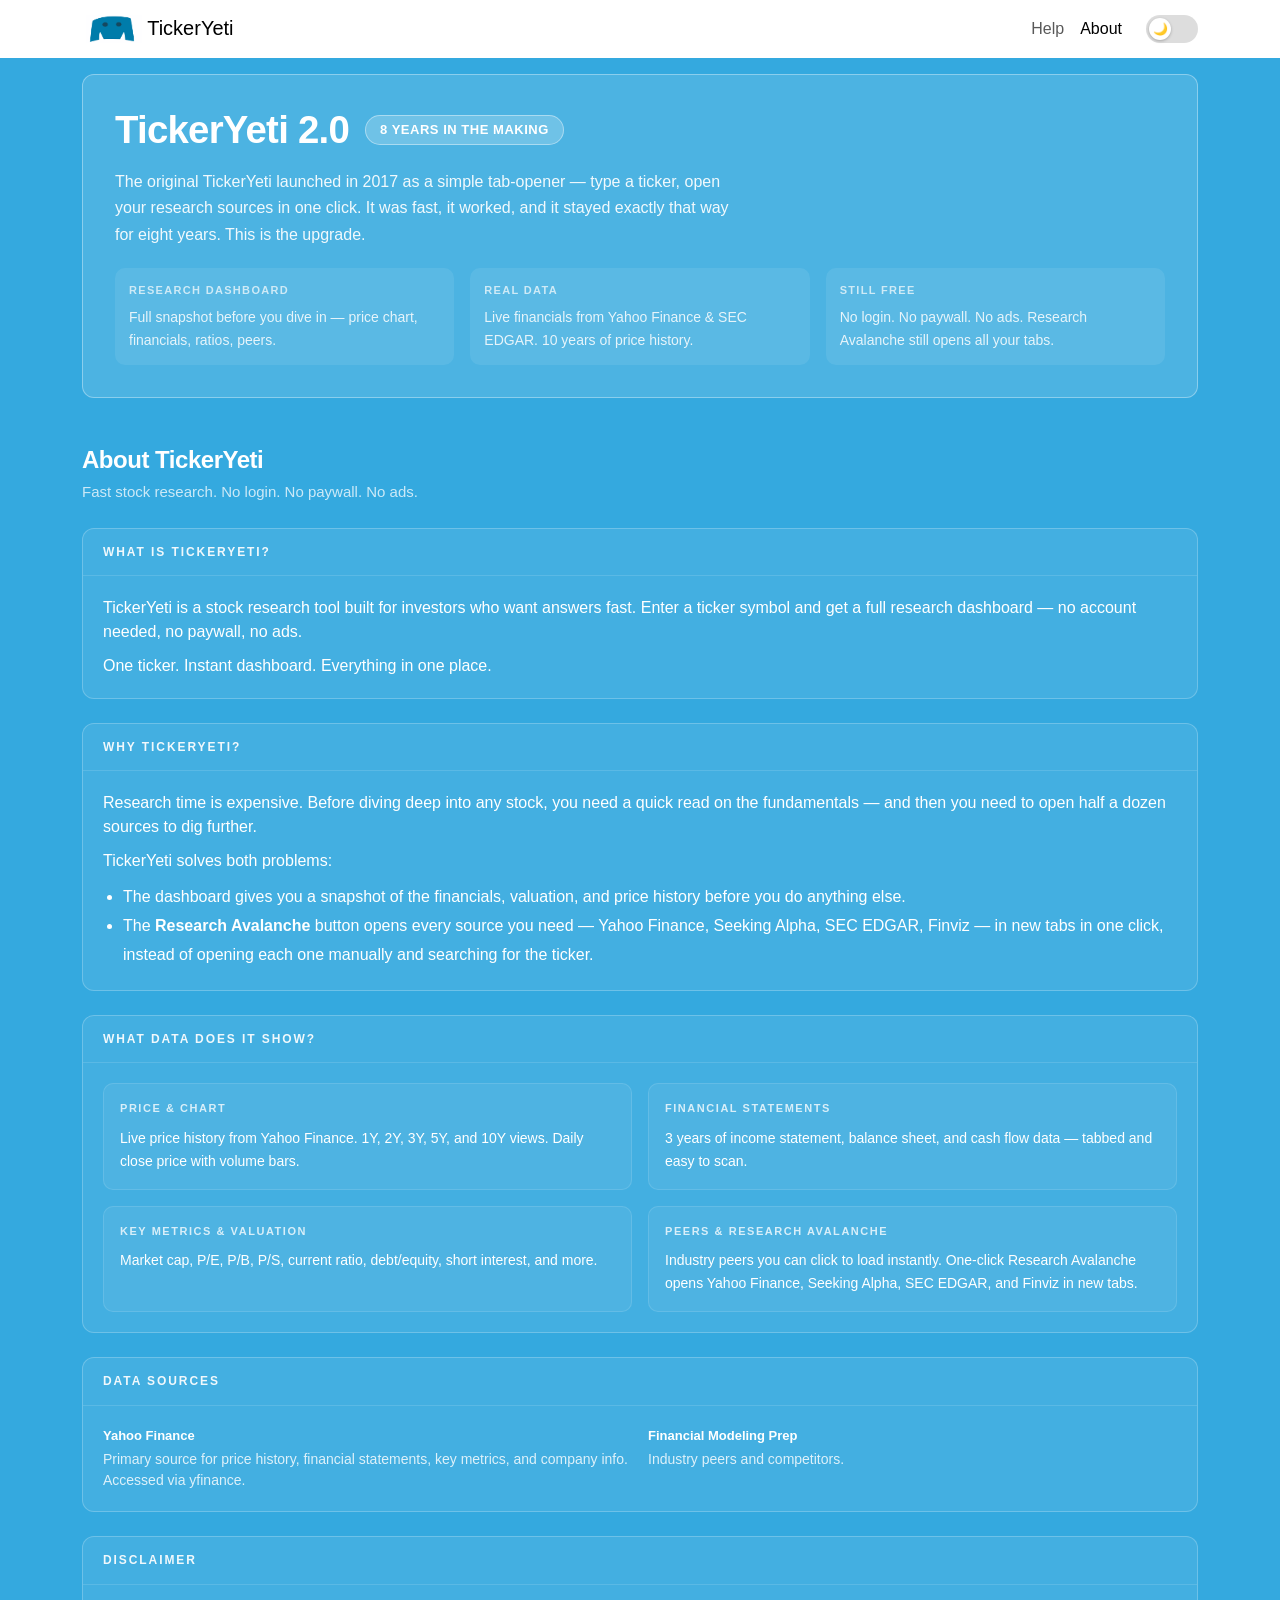
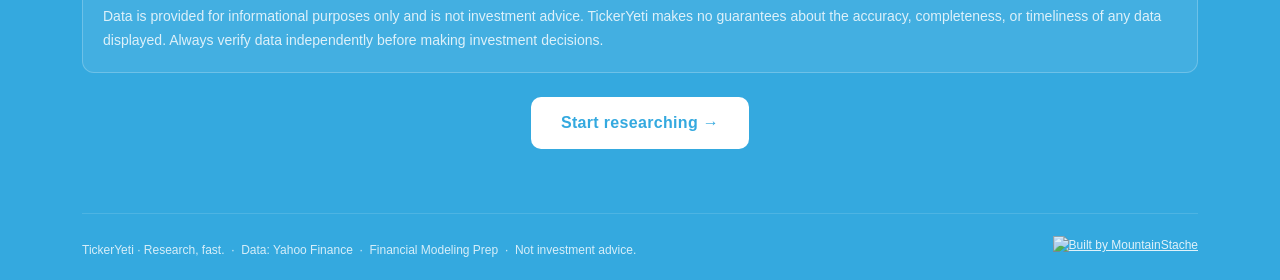
==== about.html @ 33c76455 "Fix navbar alignment + remove Before card from about Alignment fix (two root causes): 1. navbar.js w" ====
<!DOCTYPE html>
<html lang="en">
<head>
  <script>if(localStorage.getItem('ty_dark')==='1')document.documentElement.classList.add('ty-dark');</script>
  <script async src="https://www.googletagmanager.com/gtag/js?id=G-VXS96WNXCF"></script>
  <script>
    window.dataLayer = window.dataLayer || [];
    function gtag(){dataLayer.push(arguments);}
    gtag('js', new Date());
    gtag('config', 'G-VXS96WNXCF');
  </script>
  <meta charset="utf-8">
  <meta name="viewport" content="width=device-width, initial-scale=1">
  <link rel="stylesheet" href="https://cdn.jsdelivr.net/npm/bootstrap@5.3.3/dist/css/bootstrap.min.css" integrity="sha384-QWTKZyjpPEjISv5WaRU9OFeRpok6YctnYmDr5pNlyT2bRjXh0JMhjY6hW+ALEwIH" crossorigin="anonymous">
  <link rel="stylesheet" href="styles.css">
  <link rel="shortcut icon" href="./images/tickeryeti_favicon.png">
  <title>About — TickerYeti</title>
</head>
<body>

  <div id="ty-navbar" data-page="about"></div>
  <script src="navbar.js"></script>

  <div class="container py-3">

    <!-- TickerYeti 2.0 banner -->
    <div class="ty-card mb-5" style="background: rgba(255,255,255,0.12); border-color: rgba(255,255,255,0.35);">
      <div class="ty-card-body" style="padding: 32px;">
        <div class="d-flex align-items-center gap-3 mb-3 flex-wrap">
          <h1 class="mb-0 fw-bold" style="font-size: clamp(1.6rem, 4vw, 2.4rem); letter-spacing: -0.02em;">TickerYeti 2.0</h1>
          <span style="background:rgba(255,255,255,0.2);border:1px solid rgba(255,255,255,0.4);border-radius:999px;padding:4px 14px;font-size:13px;font-weight:600;letter-spacing:0.04em;">8 YEARS IN THE MAKING</span>
        </div>
        <p style="padding-top:0;font-size:16px;line-height:1.65;color:rgba(255,255,255,0.92);max-width:70ch;margin-bottom:20px;">The original TickerYeti launched in 2017 as a simple tab-opener — type a ticker, open your research sources in one click. It was fast, it worked, and it stayed exactly that way for eight years. This is the upgrade.</p>
        <div class="row g-3">
          <div class="col-sm-6 col-lg-4">
            <div style="background:rgba(255,255,255,0.08);border-radius:10px;padding:14px;">
              <div style="font-size:11px;text-transform:uppercase;letter-spacing:0.12em;font-weight:700;opacity:.7;margin-bottom:8px;">Research Dashboard</div>
              <div style="font-size:14px;line-height:1.6;opacity:.85;">Full snapshot before you dive in — price chart, financials, ratios, peers.</div>
            </div>
          </div>
          <div class="col-sm-6 col-lg-4">
            <div style="background:rgba(255,255,255,0.08);border-radius:10px;padding:14px;">
              <div style="font-size:11px;text-transform:uppercase;letter-spacing:0.12em;font-weight:700;opacity:.7;margin-bottom:8px;">Real Data</div>
              <div style="font-size:14px;line-height:1.6;opacity:.85;">Live financials from Yahoo Finance &amp; SEC EDGAR. 10 years of price history.</div>
            </div>
          </div>
          <div class="col-sm-6 col-lg-4">
            <div style="background:rgba(255,255,255,0.08);border-radius:10px;padding:14px;">
              <div style="font-size:11px;text-transform:uppercase;letter-spacing:0.12em;font-weight:700;opacity:.7;margin-bottom:8px;">Still Free</div>
              <div style="font-size:14px;line-height:1.6;opacity:.85;">No login. No paywall. No ads. Research Avalanche still opens all your tabs.</div>
            </div>
          </div>
        </div>
      </div>
    </div>

    <!-- Page heading -->
    <div class="mb-4">
      <h2 style="font-size: 1.5rem; font-weight: 700; letter-spacing: -0.02em; margin-bottom: 6px;">About TickerYeti</h2>
      <p style="color: rgba(255,255,255,0.75); font-size: 15px; padding-top: 0;">Fast stock research. No login. No paywall. No ads.</p>
    </div>

    <!-- What is TickerYeti -->
    <div class="ty-card mb-4">
      <div class="ty-card-head">
        <h3 class="ty-card-title">What is TickerYeti?</h3>
      </div>
      <div class="ty-card-body">
        <p style="padding-top: 0; margin-bottom: 10px;">TickerYeti is a stock research tool built for investors who want answers fast. Enter a ticker symbol and get a full research dashboard — no account needed, no paywall, no ads.</p>
        <p style="padding-top: 0; margin-bottom: 0;">One ticker. Instant dashboard. Everything in one place.</p>
      </div>
    </div>

    <!-- Why TickerYeti -->
    <div class="ty-card mb-4">
      <div class="ty-card-head">
        <h3 class="ty-card-title">Why TickerYeti?</h3>
      </div>
      <div class="ty-card-body">
        <p style="padding-top: 0; margin-bottom: 10px;">Research time is expensive. Before diving deep into any stock, you need a quick read on the fundamentals — and then you need to open half a dozen sources to dig further.</p>
        <p style="padding-top: 0; margin-bottom: 10px;">TickerYeti solves both problems:</p>
        <ul style="margin-bottom: 0; padding-left: 20px; line-height: 1.8;">
          <li>The dashboard gives you a snapshot of the financials, valuation, and price history before you do anything else.</li>
          <li>The <strong>Research Avalanche</strong> button opens every source you need — Yahoo Finance, Seeking Alpha, SEC EDGAR, Finviz — in new tabs in one click, instead of opening each one manually and searching for the ticker.</li>
        </ul>
      </div>
    </div>

    <!-- What data does it show -->
    <div class="ty-card mb-4">
      <div class="ty-card-head">
        <h3 class="ty-card-title">What data does it show?</h3>
      </div>
      <div class="ty-card-body">
        <div class="row g-3">
          <div class="col-md-6">
            <div style="background: rgba(255,255,255,0.06); border: 1px solid rgba(255,255,255,0.12); border-radius: 10px; padding: 16px; height: 100%;">
              <div style="font-size: 11px; text-transform: uppercase; letter-spacing: 0.14em; font-weight: 600; color: rgba(255,255,255,0.78); margin-bottom: 10px;">Price &amp; Chart</div>
              <p style="padding-top: 0; margin-bottom: 0; font-size: 14px; line-height: 1.65;">Live price history from Yahoo Finance. 1Y, 2Y, 3Y, 5Y, and 10Y views. Daily close price with volume bars.</p>
            </div>
          </div>
          <div class="col-md-6">
            <div style="background: rgba(255,255,255,0.06); border: 1px solid rgba(255,255,255,0.12); border-radius: 10px; padding: 16px; height: 100%;">
              <div style="font-size: 11px; text-transform: uppercase; letter-spacing: 0.14em; font-weight: 600; color: rgba(255,255,255,0.78); margin-bottom: 10px;">Financial Statements</div>
              <p style="padding-top: 0; margin-bottom: 0; font-size: 14px; line-height: 1.65;">3 years of income statement, balance sheet, and cash flow data — tabbed and easy to scan.</p>
            </div>
          </div>
          <div class="col-md-6">
            <div style="background: rgba(255,255,255,0.06); border: 1px solid rgba(255,255,255,0.12); border-radius: 10px; padding: 16px; height: 100%;">
              <div style="font-size: 11px; text-transform: uppercase; letter-spacing: 0.14em; font-weight: 600; color: rgba(255,255,255,0.78); margin-bottom: 10px;">Key Metrics &amp; Valuation</div>
              <p style="padding-top: 0; margin-bottom: 0; font-size: 14px; line-height: 1.65;">Market cap, P/E, P/B, P/S, current ratio, debt/equity, short interest, and more.</p>
            </div>
          </div>
          <div class="col-md-6">
            <div style="background: rgba(255,255,255,0.06); border: 1px solid rgba(255,255,255,0.12); border-radius: 10px; padding: 16px; height: 100%;">
              <div style="font-size: 11px; text-transform: uppercase; letter-spacing: 0.14em; font-weight: 600; color: rgba(255,255,255,0.78); margin-bottom: 10px;">Peers &amp; Research Avalanche</div>
              <p style="padding-top: 0; margin-bottom: 0; font-size: 14px; line-height: 1.65;">Industry peers you can click to load instantly. One-click Research Avalanche opens Yahoo Finance, Seeking Alpha, SEC EDGAR, and Finviz in new tabs.</p>
            </div>
          </div>
        </div>
      </div>
    </div>

    <!-- Data sources -->
    <div class="ty-card mb-4">
      <div class="ty-card-head">
        <h3 class="ty-card-title">Data Sources</h3>
      </div>
      <div class="ty-card-body">
        <div class="row g-3">
          <div class="col-sm-6">
            <div style="font-size: 13px; font-weight: 700; margin-bottom: 4px;">Yahoo Finance</div>
            <p style="padding-top: 0; margin-bottom: 0; font-size: 14px; color: rgba(255,255,255,0.82);">Primary source for price history, financial statements, key metrics, and company info. Accessed via yfinance.</p>
          </div>
          <div class="col-sm-6">
            <div style="font-size: 13px; font-weight: 700; margin-bottom: 4px;">Financial Modeling Prep</div>
            <p style="padding-top: 0; margin-bottom: 0; font-size: 14px; color: rgba(255,255,255,0.82);">Industry peers and competitors.</p>
          </div>
        </div>
      </div>
    </div>

    <!-- Disclaimer -->
    <div class="ty-card mb-4">
      <div class="ty-card-head">
        <h3 class="ty-card-title">Disclaimer</h3>
      </div>
      <div class="ty-card-body">
        <p style="padding-top: 0; margin-bottom: 0; font-size: 14px; color: rgba(255,255,255,0.82); line-height: 1.7;">Data is provided for informational purposes only and is not investment advice. TickerYeti makes no guarantees about the accuracy, completeness, or timeliness of any data displayed. Always verify data independently before making investment decisions.</p>
      </div>
    </div>

    <!-- CTA -->
    <div class="text-center pb-2">
      <a href="index.html" class="ty-btn-yeti" style="text-decoration: none; font-size: 16px; padding: 14px 30px;">Start researching &rarr;</a>
    </div>

    <footer class="ty-foot">
      <div>TickerYeti · Research, fast. &nbsp;·&nbsp; Data: Yahoo Finance &nbsp;·&nbsp; Financial Modeling Prep &nbsp;·&nbsp; Not investment advice.</div>
      <a href="https://www.linkedin.com/in/chadklein/" target="_blank" rel="noopener" class="ty-foot-brand">
        <img src="./images/mountainstache_brand.png" alt="Built by MountainStache" class="ty-foot-logo">
      </a>
    </footer>

  </div><!-- /container -->  <script src="https://cdn.jsdelivr.net/npm/bootstrap@5.3.3/dist/js/bootstrap.bundle.min.js" integrity="sha384-YvpcrYf0tY3lHB60NNkmXc5s9fDVZLESaAA55NDzOxhy9GkcIdslK1eN7N6jIeHz" crossorigin="anonymous" defer></script>
</body>
</html>
---- styles.css ----
:root {
  --ty-blue:     #34a9df;
  --ty-blue-700: #1e7fb0;
  --ty-blue-800: #155f86;
  --ty-blue-900: #0e3a52;
  --ty-line:     rgba(255, 255, 255, 0.22);
  --ty-line-soft: rgba(255, 255, 255, 0.12);
}

html, body {
  background: var(--ty-blue);
  color: #fff;
  font-family: "Helvetica Neue", Helvetica, Arial, sans-serif;
  -webkit-font-smoothing: antialiased;
  min-height: 100%;
}

a { color: #fff; }
a:hover { color: #fff; opacity: .85; }

p { padding-top: 10px; }

/* keep for help.html */
.link_color { color: #15485f; }
.custom-jumbotron { background: transparent !important; }

/* ---- navbar ---- */
.ty-navbar { padding: 18px 0; }

.ty-brand {
  display: inline-flex;
  align-items: center;
  gap: 10px;
  color: #fff;
  text-decoration: none;
  font-weight: 700;
  font-size: 18px;
  letter-spacing: -0.01em;
}
.ty-brand:hover { color: #fff; opacity: 0.9; }
.ty-brand-img {
  width: 32px;
  height: 32px;
  object-fit: contain;
}

/* ---- search form ---- */
.ty-form-card {
  background: rgba(255, 255, 255, 0.10);
  border: 1px solid var(--ty-line);
  border-radius: 14px;
  padding: 18px;
  backdrop-filter: blur(6px);
}

.ty-input {
  background: rgba(255, 255, 255, 0.96);
  border: none;
  color: var(--ty-blue-900);
  font-weight: 700;
  font-size: 20px;
  letter-spacing: 0.05em;
  text-transform: uppercase;
  padding: 14px 18px;
  border-radius: 10px;
}
.ty-input::placeholder { color: #8aa3b1; font-weight: 500; letter-spacing: 0.02em; text-transform: none; }
.ty-input:focus {
  background: #fff;
  box-shadow: 0 0 0 .25rem rgba(255, 255, 255, .25);
  color: var(--ty-blue-900);
}

.ty-btn-yeti {
  background: #fff;
  color: var(--ty-blue);
  font-weight: 700;
  padding: 14px 26px;
  border-radius: 10px;
  border: none;
  font-size: 16px;
  letter-spacing: 0.02em;
  cursor: pointer;
  display: inline-flex;
  align-items: center;
  gap: 8px;
  transition: background .12s, color .12s, transform .05s;
  white-space: nowrap;
}
.ty-btn-yeti:hover { background: var(--ty-blue-900); color: #fff; }
.ty-btn-yeti:active { transform: translateY(1px); }

/* ---- checkbox pills (Research Avalanche) ---- */
.ty-check {
  display: inline-flex;
  align-items: center;
  gap: 8px;
  padding: 8px 14px;
  border: 1px solid var(--ty-line);
  border-radius: 999px;
  font-size: 13px;
  color: #fff;
  cursor: pointer;
  user-select: none;
  background: transparent;
  transition: background .12s, border-color .12s;
}
.ty-check input { display: none; }
.ty-check .ty-tick {
  width: 14px;
  height: 14px;
  border: 1.5px solid rgba(255, 255, 255, .55);
  border-radius: 4px;
  display: grid;
  place-items: center;
  flex-shrink: 0;
}
.ty-check .ty-tick svg { width: 10px; height: 10px; color: var(--ty-blue); opacity: 0; }
.ty-check.on { background: #fff; color: var(--ty-blue); border-color: #fff; }
.ty-check.on .ty-tick { background: #fff; border-color: #fff; }
.ty-check.on .ty-tick svg { opacity: 1; }

/* ---- dashboard ---- */
.ty-dash {
  margin-top: 12px;
}

.ty-card {
  background: rgba(255, 255, 255, 0.08);
  border: 1px solid var(--ty-line);
  border-radius: 12px;
}
.ty-card-head {
  padding: 16px 20px;
  border-bottom: 1px solid var(--ty-line-soft);
  display: flex;
  align-items: center;
  justify-content: space-between;
  gap: 12px;
}
.ty-card-title {
  font-size: 12px;
  text-transform: uppercase;
  letter-spacing: 0.16em;
  font-weight: 600;
  margin: 0;
  color: #fff;
  opacity: .92;
}
.ty-card-body { padding: 20px; }

/* ---- company header ---- */
.ty-co-logo {
  width: 56px;
  height: 56px;
  border-radius: 12px;
  background: #fff;
  color: var(--ty-blue);
  font-weight: 800;
  font-size: 18px;
  display: grid;
  place-items: center;
  letter-spacing: 0.02em;
  flex-shrink: 0;
}
.ty-ticker-badge {
  background: #fff;
  color: var(--ty-blue);
  font-weight: 700;
  font-size: 12px;
  padding: 4px 9px;
  border-radius: 6px;
  letter-spacing: 0.06em;
  vertical-align: middle;
  margin-left: 10px;
}
.ty-sector-tag {
  display: inline-flex;
  align-items: center;
  gap: 6px;
  background: rgba(255, 255, 255, 0.16);
  border: 1px solid var(--ty-line);
  color: #fff;
  font-size: 12px;
  font-weight: 600;
  padding: 4px 10px;
  border-radius: 999px;
  letter-spacing: 0.02em;
}
.ty-dot {
  width: 6px;
  height: 6px;
  border-radius: 999px;
  background: #fff;
  opacity: .8;
  flex-shrink: 0;
}
.ty-biz {
  font-size: 14px;
  line-height: 1.55;
  color: rgba(255, 255, 255, 0.92);
  max-width: 68ch;
}

.ty-price-now {
  font-size: 38px;
  font-weight: 700;
  line-height: 1;
  letter-spacing: -0.02em;
}
.ty-price-chg { font-size: 13px; margin-top: 6px; font-weight: 600; }
.ty-price-chg .arrow { display: inline-block; margin-right: 4px; }

/* ---- chart range toggle ---- */
.ty-range .btn {
  --bs-btn-padding-x: 14px;
  --bs-btn-padding-y: 6px;
  --bs-btn-font-size: 13px;
  --bs-btn-font-weight: 600;
  --bs-btn-color: #fff;
  --bs-btn-bg: transparent;
  --bs-btn-border-color: var(--ty-line);
  --bs-btn-hover-color: var(--ty-blue);
  --bs-btn-hover-bg: #fff;
  --bs-btn-hover-border-color: #fff;
  --bs-btn-active-color: var(--ty-blue);
  --bs-btn-active-bg: #fff;
  --bs-btn-active-border-color: #fff;
  letter-spacing: 0.04em;
}

/* ---- chart ---- */
.ty-chart-svg { display: block; width: 100%; height: 320px; }
.ty-chart-wrap { position: relative; padding: 4px 4px 0; }
.ty-chart-hover {
  pointer-events: none;
  position: absolute;
  background: #fff;
  color: var(--ty-blue-900);
  border-radius: 8px;
  padding: 8px 10px;
  font-size: 12px;
  box-shadow: 0 8px 24px -8px rgba(0, 0, 0, .25);
  transform: translate(-50%, -120%);
  white-space: nowrap;
  z-index: 10;
}
.ty-chart-hover .hv-date { color: #5d7a8a; margin-bottom: 2px; }
.ty-chart-hover .hv-price { font-weight: 700; font-size: 14px; }

/* ---- stat cards ---- */
.ty-stat {
  background: rgba(255, 255, 255, 0.08);
  border: 1px solid var(--ty-line);
  border-radius: 12px;
  padding: 18px;
  height: 100%;
  position: relative;
}
.ty-stat-label {
  font-size: 11px;
  text-transform: uppercase;
  letter-spacing: 0.14em;
  font-weight: 600;
  color: rgba(255, 255, 255, 0.78);
  margin-bottom: 10px;
}
.ty-stat-value {
  font-size: 24px;
  font-weight: 700;
  letter-spacing: -0.01em;
  line-height: 1;
}
.ty-stat-sub {
  margin-top: 8px;
  font-size: 12px;
  color: rgba(255, 255, 255, 0.75);
}

/* ---- financials table ---- */
.ty-table {
  color: #fff;
  margin: 0;
  --bs-table-color: #fff;
  --bs-table-bg: transparent;
  --bs-table-border-color: var(--ty-line-soft);
  --bs-table-striped-bg: rgba(255, 255, 255, 0.04);
  --bs-table-hover-bg: rgba(255, 255, 255, 0.06);
}
.ty-table thead th {
  font-size: 11px;
  text-transform: uppercase;
  letter-spacing: 0.14em;
  font-weight: 600;
  color: rgba(255, 255, 255, 0.78);
  border-bottom: 1px solid var(--ty-line);
  background: rgba(255, 255, 255, 0.04);
}
.ty-table td, .ty-table th {
  padding: 14px 16px;
  border-bottom: 1px solid var(--ty-line-soft);
  vertical-align: middle;
}
.ty-table tbody tr:last-child td { border-bottom: none; }
.ty-table tbody td { font-variant-numeric: tabular-nums; }
.ty-table .delta {
  margin-left: 6px;
  font-size: 12px;
  font-weight: 600;
  color: rgba(255, 255, 255, 0.9);
  background: rgba(255, 255, 255, 0.16);
  padding: 2px 6px;
  border-radius: 6px;
}
.ty-table .delta.neg { background: rgba(255, 255, 255, 0.06); }

/* ---- peer chips ---- */
.ty-peer {
  display: inline-flex;
  align-items: center;
  gap: 8px;
  padding: 8px 14px 8px 10px;
  background: rgba(255, 255, 255, 0.08);
  border: 1px solid var(--ty-line);
  border-radius: 999px;
  color: #fff;
  cursor: pointer;
  font-size: 13px;
  font-family: inherit;
  transition: background .12s, border-color .12s, transform .05s;
}
.ty-peer:hover { background: #fff; color: var(--ty-blue); border-color: #fff; }
.ty-peer:hover .ty-peer-tick { background: var(--ty-blue); color: #fff; }
.ty-peer:active { transform: translateY(1px); }
.ty-peer-tick {
  background: #fff;
  color: var(--ty-blue);
  padding: 3px 7px;
  border-radius: 5px;
  font-weight: 700;
  font-size: 11px;
  letter-spacing: 0.04em;
  transition: background .12s, color .12s;
}
.ty-peer-name { opacity: .92; }
.ty-peer-chg { font-weight: 600; font-size: 12px; opacity: .9; }

/* ---- Research Avalanche button ---- */
.ty-btn-avalanche {
  background: #fff;
  color: var(--ty-blue);
  font-weight: 700;
  padding: 14px 28px;
  border-radius: 10px;
  border: none;
  font-size: 16px;
  letter-spacing: 0.02em;
  cursor: pointer;
  display: inline-flex;
  align-items: center;
  gap: 10px;
  transition: background .12s, color .12s, transform .05s;
}
.ty-btn-avalanche:hover { background: var(--ty-blue-900); color: #fff; }
.ty-btn-avalanche:active { transform: translateY(1px); }

/* ---- hero yeti image (search area) ---- */
.ty-hero-img {
  max-height: 240px;
  object-fit: contain;
  opacity: 0.92;
}

/* ---- empty hint (below search row) ---- */
.ty-empty-hint {
  text-align: center;
  padding: 20px 0 10px;
  color: rgba(255, 255, 255, 0.75);
  font-size: 15px;
}

/* ---- loading / error state ---- */
.ty-empty {
  text-align: center;
  padding: 40px 24px;
  color: rgba(255, 255, 255, 0.85);
}

/* ---- stat card tooltips ---- */
.ty-stat[data-tip] { cursor: default; }
.ty-stat[data-tip]::before {
  content: attr(data-tip);
  position: absolute;
  bottom: calc(100% + 8px);
  left: 50%;
  transform: translateX(-50%);
  background: rgba(14, 58, 82, 0.97);
  color: #fff;
  padding: 7px 11px;
  border-radius: 7px;
  font-size: 12px;
  font-weight: 400;
  line-height: 1.45;
  width: max-content;
  max-width: 240px;
  white-space: normal;
  opacity: 0;
  pointer-events: none;
  transition: opacity .15s;
  z-index: 200;
  border: 1px solid rgba(255, 255, 255, 0.18);
  box-shadow: 0 4px 16px rgba(0,0,0,.25);
}
.ty-stat[data-tip]:hover::before { opacity: 1; }

/* ---- financial statement tabs ---- */
.ty-tabs {
  display: flex;
  gap: 4px;
  border-bottom: 1px solid var(--ty-line-soft);
  padding-bottom: 0;
}
.ty-tab {
  background: transparent;
  border: none;
  color: rgba(255,255,255,0.72);
  font-size: 13px;
  font-weight: 600;
  font-family: inherit;
  padding: 8px 16px;
  cursor: pointer;
  border-bottom: 2px solid transparent;
  transition: color .12s, border-color .12s;
  margin-bottom: -1px;
}
.ty-tab:hover { color: #fff; }
.ty-tab.active { color: #fff; border-bottom-color: #fff; }

/* ---- loading spinner ---- */
.ty-spinner {
  width: 48px;
  height: 48px;
  border: 4px solid rgba(255,255,255,0.25);
  border-top-color: #fff;
  border-radius: 50%;
  animation: ty-spin 0.8s linear infinite;
  margin: 0 auto;
}
@keyframes ty-spin { to { transform: rotate(360deg); } }

/* ---- inline text button (show more/less) ---- */
.ty-link-btn {
  background: none;
  border: none;
  color: rgba(255,255,255,0.85);
  font-size: 13px;
  font-family: inherit;
  cursor: pointer;
  padding: 0;
  text-decoration: underline;
  text-underline-offset: 2px;
}
.ty-link-btn:hover { color: #fff; }

/* ---- volume tooltip extra line ---- */
.hv-vol {
  font-size: 11px;
  color: #5d7a8a;
  margin-top: 2px;
}

/* ---- taller chart ---- */
.ty-chart-svg { display: block; width: 100%; height: 360px; }

/* ---- footer ---- */
.ty-foot {
  margin-top: 56px;
  padding-top: 22px;
  border-top: 1px solid var(--ty-line-soft);
  font-size: 12px;
  color: rgba(255, 255, 255, 0.8);
  display: flex;
  justify-content: space-between;
  align-items: center;
  flex-wrap: wrap;
  gap: 12px;
}
.ty-foot-brand { display: inline-flex; align-items: center; opacity: 0.85; transition: opacity .15s; }

/* ---- hero yeti image ---- */
.ty-hero-img { max-height: 240px; object-fit: contain; }
.ty-foot-brand:hover { opacity: 1; }
.ty-foot-logo { height: 28px; width: auto; }

/* ---- dark mode toggle switch ---- */
.ty-darkmode-switch {
  position: relative;
  display: inline-block;
  width: 52px;
  height: 28px;
  margin: 0;
  cursor: pointer;
}
.ty-darkmode-switch input { opacity: 0; width: 0; height: 0; position: absolute; }
.ty-darkmode-slider {
  position: absolute;
  top: 0; left: 0; right: 0; bottom: 0;
  background: #ddd;
  border-radius: 28px;
  transition: background .25s;
}
.ty-darkmode-slider:before {
  content: '🌙';
  position: absolute;
  height: 22px;
  width: 22px;
  left: 3px;
  bottom: 3px;
  background: #fff;
  border-radius: 50%;
  transition: transform .25s;
  box-shadow: 0 1px 3px rgba(0,0,0,.25);
  display: flex;
  align-items: center;
  justify-content: center;
  font-size: 12px;
  line-height: 1;
}
.ty-darkmode-switch input:checked + .ty-darkmode-slider { background: #34a9df; }
.ty-darkmode-switch input:checked + .ty-darkmode-slider:before {
  content: '☀️';
  transform: translateX(24px);
}

/* ---- dark mode ---- */
html.ty-dark, body.ty-dark { background: #0d1117; }
body.ty-dark .ty-form-card { background: rgba(255,255,255,0.06); border-color: rgba(255,255,255,0.15); }
body.ty-dark .ty-card { background: rgba(255,255,255,0.05); border-color: rgba(255,255,255,0.12); }
body.ty-dark .ty-stat { background: rgba(255,255,255,0.05); border-color: rgba(255,255,255,0.12); }
body.ty-dark .navbar { background-color: #161b22 !important; border-bottom: 1px solid rgba(255,255,255,0.1); }
body.ty-dark .tickeryeti_brand { color: #58a6ff; }
body.ty-dark .navbar-nav .nav-link { color: rgba(255,255,255,0.8) !important; }
body.ty-dark .ty-input { background: rgba(255,255,255,0.08); color: #fff; }
body.ty-dark .ty-input::placeholder { color: rgba(255,255,255,0.35); }
body.ty-dark .ty-input:focus { background: rgba(255,255,255,0.12); box-shadow: 0 0 0 .25rem rgba(255,255,255,.1); }
body.ty-dark .ty-btn-yeti { background: rgba(255,255,255,0.12); color: #fff; border: 1px solid rgba(255,255,255,0.2); }
body.ty-dark .ty-btn-yeti:hover { background: rgba(255,255,255,0.2); }
body.ty-dark .ty-foot { color: rgba(255,255,255,0.6); border-top-color: rgba(255,255,255,0.1); }
body.ty-dark .ty-foot-brand { opacity: 0.75; }
body.ty-dark .ty-foot-logo { filter: brightness(0) invert(1); }
body.ty-dark .ty-btn-avalanche { background: rgba(255,255,255,0.12); color: #fff; border: 1px solid rgba(255,255,255,0.2); }
body.ty-dark .ty-btn-avalanche:hover { background: rgba(255,255,255,0.2); }
.ty-foot-logo { height: 28px; width: auto; }
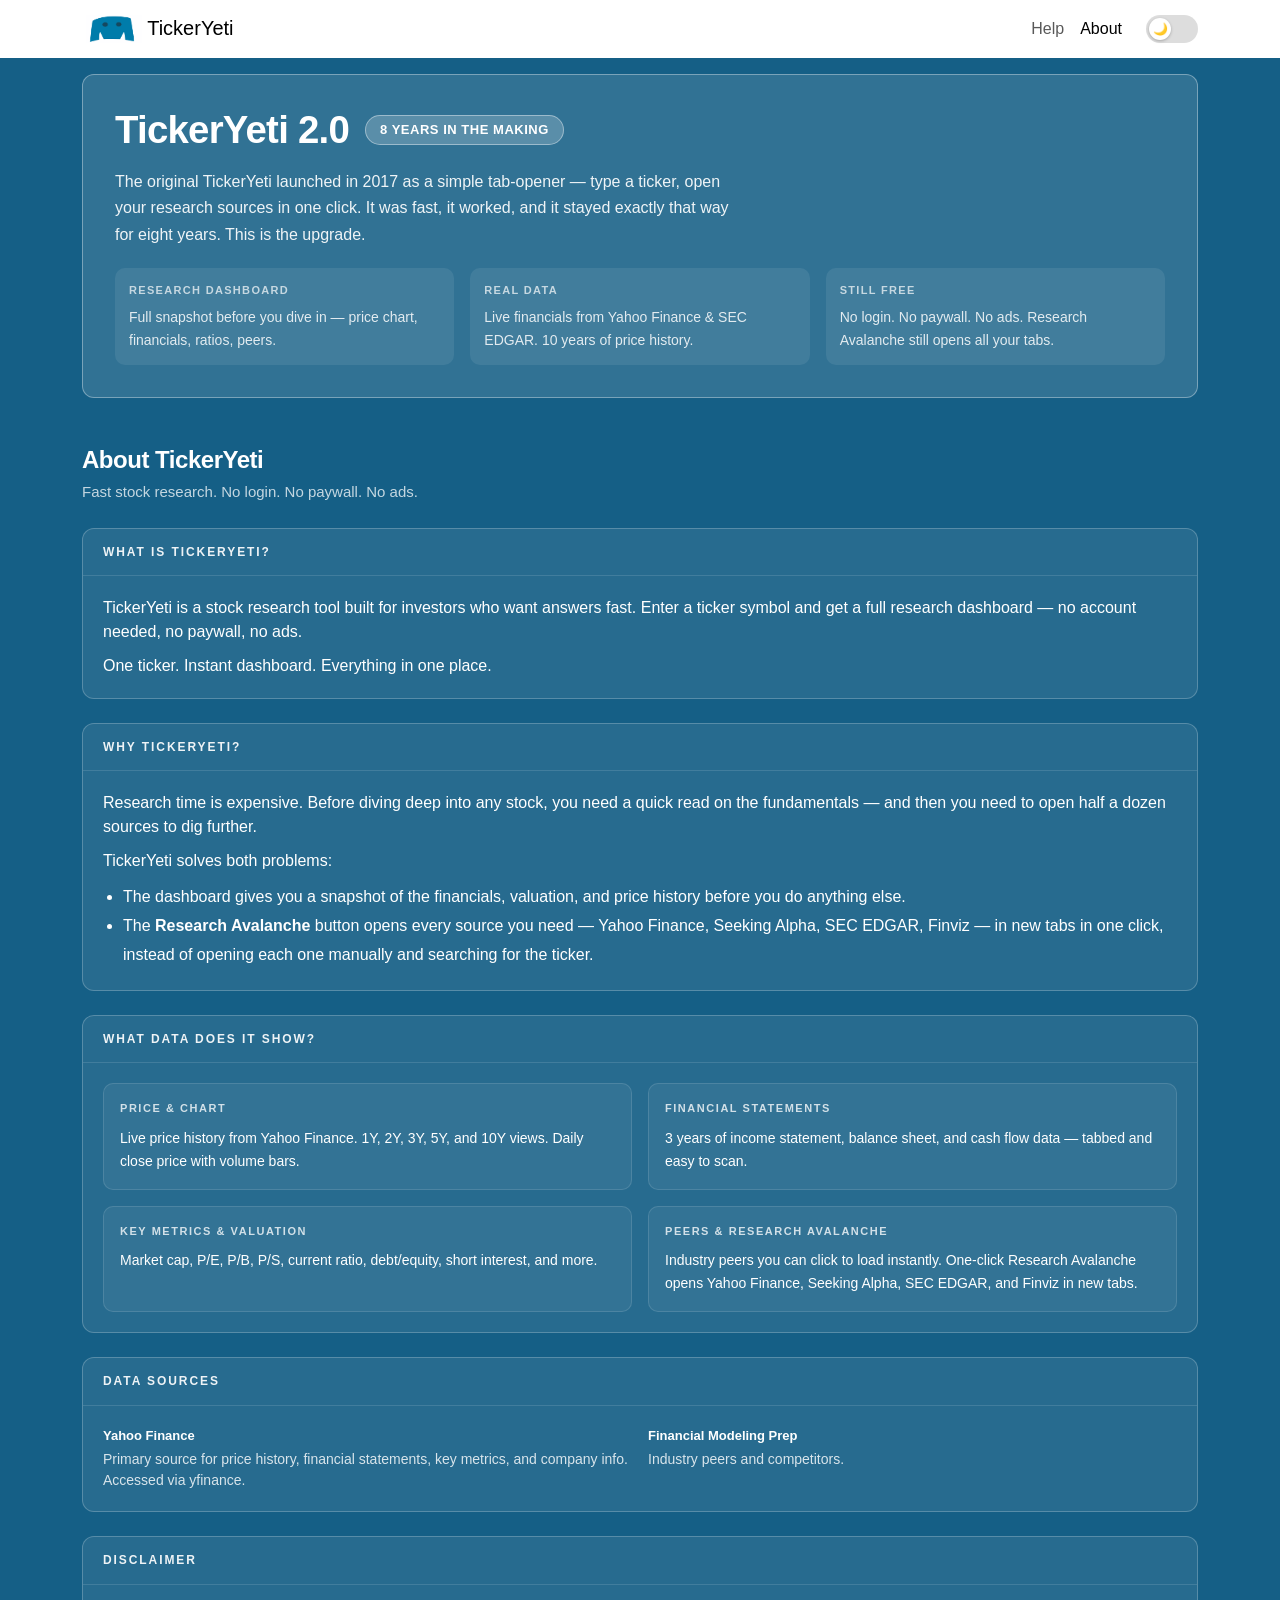
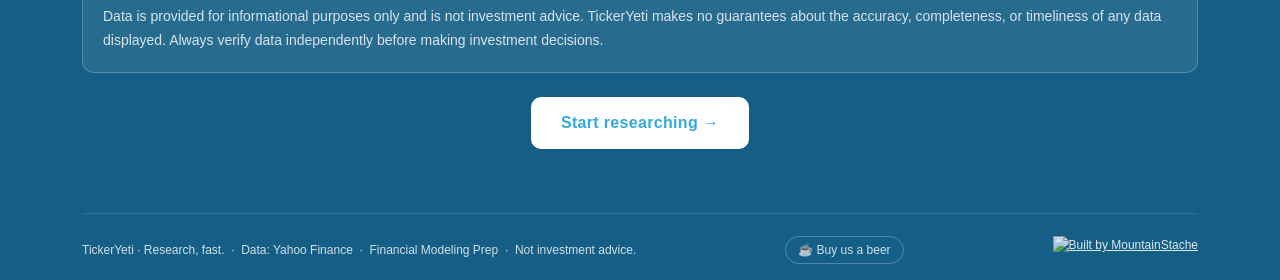
==== commit 3ae26b7b: "Add Ko-fi beer link to footer on all pages Pill-style link in footer center. URL placeholder ko-fi.c" ====
--- a/about.html
+++ b/about.html
@@ -157,6 +157,7 @@
 
     <footer class="ty-foot">
       <div>TickerYeti · Research, fast. &nbsp;·&nbsp; Data: Yahoo Finance &nbsp;·&nbsp; Financial Modeling Prep &nbsp;·&nbsp; Not investment advice.</div>
+      <a href="https://ko-fi.com/tickeryeti" target="_blank" rel="noopener" class="ty-foot-kofi" aria-label="Support TickerYeti on Ko-fi (opens in new tab)">☕ Buy us a beer</a>
       <a href="https://www.linkedin.com/in/chadklein/" target="_blank" rel="noopener" class="ty-foot-brand">
         <img src="./images/mountainstache_brand.png" alt="Built by MountainStache" class="ty-foot-logo">
       </a>
--- a/styles.css
+++ b/styles.css
@@ -8,7 +8,7 @@
 }
 
 html, body {
-  background: var(--ty-blue);
+  background: var(--ty-blue-800);
   color: #fff;
   font-family: "Helvetica Neue", Helvetica, Arial, sans-serif;
   -webkit-font-smoothing: antialiased;
@@ -25,6 +25,7 @@
 .custom-jumbotron { background: transparent !important; }
 
 /* ---- navbar ---- */
+#ty-navbar { position: sticky; top: 0; z-index: 1030; }
 .ty-navbar { padding: 18px 0; }
 
 .ty-brand {
@@ -105,7 +106,17 @@
   background: transparent;
   transition: background .12s, border-color .12s;
 }
-.ty-check input { display: none; }
+.ty-check input {
+  position: absolute;
+  width: 1px;
+  height: 1px;
+  padding: 0;
+  margin: -1px;
+  overflow: hidden;
+  clip: rect(0, 0, 0, 0);
+  white-space: nowrap;
+  border: 0;
+}
 .ty-check .ty-tick {
   width: 14px;
   height: 14px;
@@ -346,6 +357,15 @@
 .ty-peer-chg { font-weight: 600; font-size: 12px; opacity: .9; }
 
 /* ---- Research Avalanche button ---- */
+/* ---- Research Avalanche section ---- */
+.ty-card--avalanche { border-color: rgba(255,255,255,0.38); }
+.ty-card--avalanche .ty-card-head { background: rgba(255,255,255,0.07); }
+.ty-card-title--avalanche {
+  font-size: 15px;
+  letter-spacing: 0.1em;
+  opacity: 1;
+}
+
 .ty-btn-avalanche {
   background: #fff;
   color: var(--ty-blue);
@@ -485,6 +505,19 @@
   flex-wrap: wrap;
   gap: 12px;
 }
+.ty-foot-kofi {
+  color: rgba(255,255,255,0.8);
+  text-decoration: none;
+  font-size: 12px;
+  border: 1px solid rgba(255,255,255,0.25);
+  padding: 4px 12px;
+  border-radius: 999px;
+  transition: background .15s, opacity .15s;
+  white-space: nowrap;
+}
+.ty-foot-kofi:hover { background: rgba(255,255,255,0.12); color: #fff; }
+body.ty-dark .ty-foot-kofi { color: rgba(255,255,255,0.7); border-color: rgba(255,255,255,0.2); }
+body.ty-dark .ty-foot-kofi:hover { background: rgba(255,255,255,0.1); color: #fff; }
 .ty-foot-brand { display: inline-flex; align-items: center; opacity: 0.85; transition: opacity .15s; }
 
 /* ---- hero yeti image ---- */
@@ -543,11 +576,11 @@
 body.ty-dark .ty-input { background: rgba(255,255,255,0.08); color: #fff; }
 body.ty-dark .ty-input::placeholder { color: rgba(255,255,255,0.35); }
 body.ty-dark .ty-input:focus { background: rgba(255,255,255,0.12); box-shadow: 0 0 0 .25rem rgba(255,255,255,.1); }
-body.ty-dark .ty-btn-yeti { background: rgba(255,255,255,0.12); color: #fff; border: 1px solid rgba(255,255,255,0.2); }
-body.ty-dark .ty-btn-yeti:hover { background: rgba(255,255,255,0.2); }
+body.ty-dark .ty-btn-yeti { background: #34a9df; color: #fff; border: none; }
+body.ty-dark .ty-btn-yeti:hover { background: #1e7fb0; }
 body.ty-dark .ty-foot { color: rgba(255,255,255,0.6); border-top-color: rgba(255,255,255,0.1); }
 body.ty-dark .ty-foot-brand { opacity: 0.75; }
 body.ty-dark .ty-foot-logo { filter: brightness(0) invert(1); }
-body.ty-dark .ty-btn-avalanche { background: rgba(255,255,255,0.12); color: #fff; border: 1px solid rgba(255,255,255,0.2); }
-body.ty-dark .ty-btn-avalanche:hover { background: rgba(255,255,255,0.2); }
+body.ty-dark .ty-btn-avalanche { background: #34a9df; color: #fff; border: none; }
+body.ty-dark .ty-btn-avalanche:hover { background: #1e7fb0; }
 .ty-foot-logo { height: 28px; width: auto; }
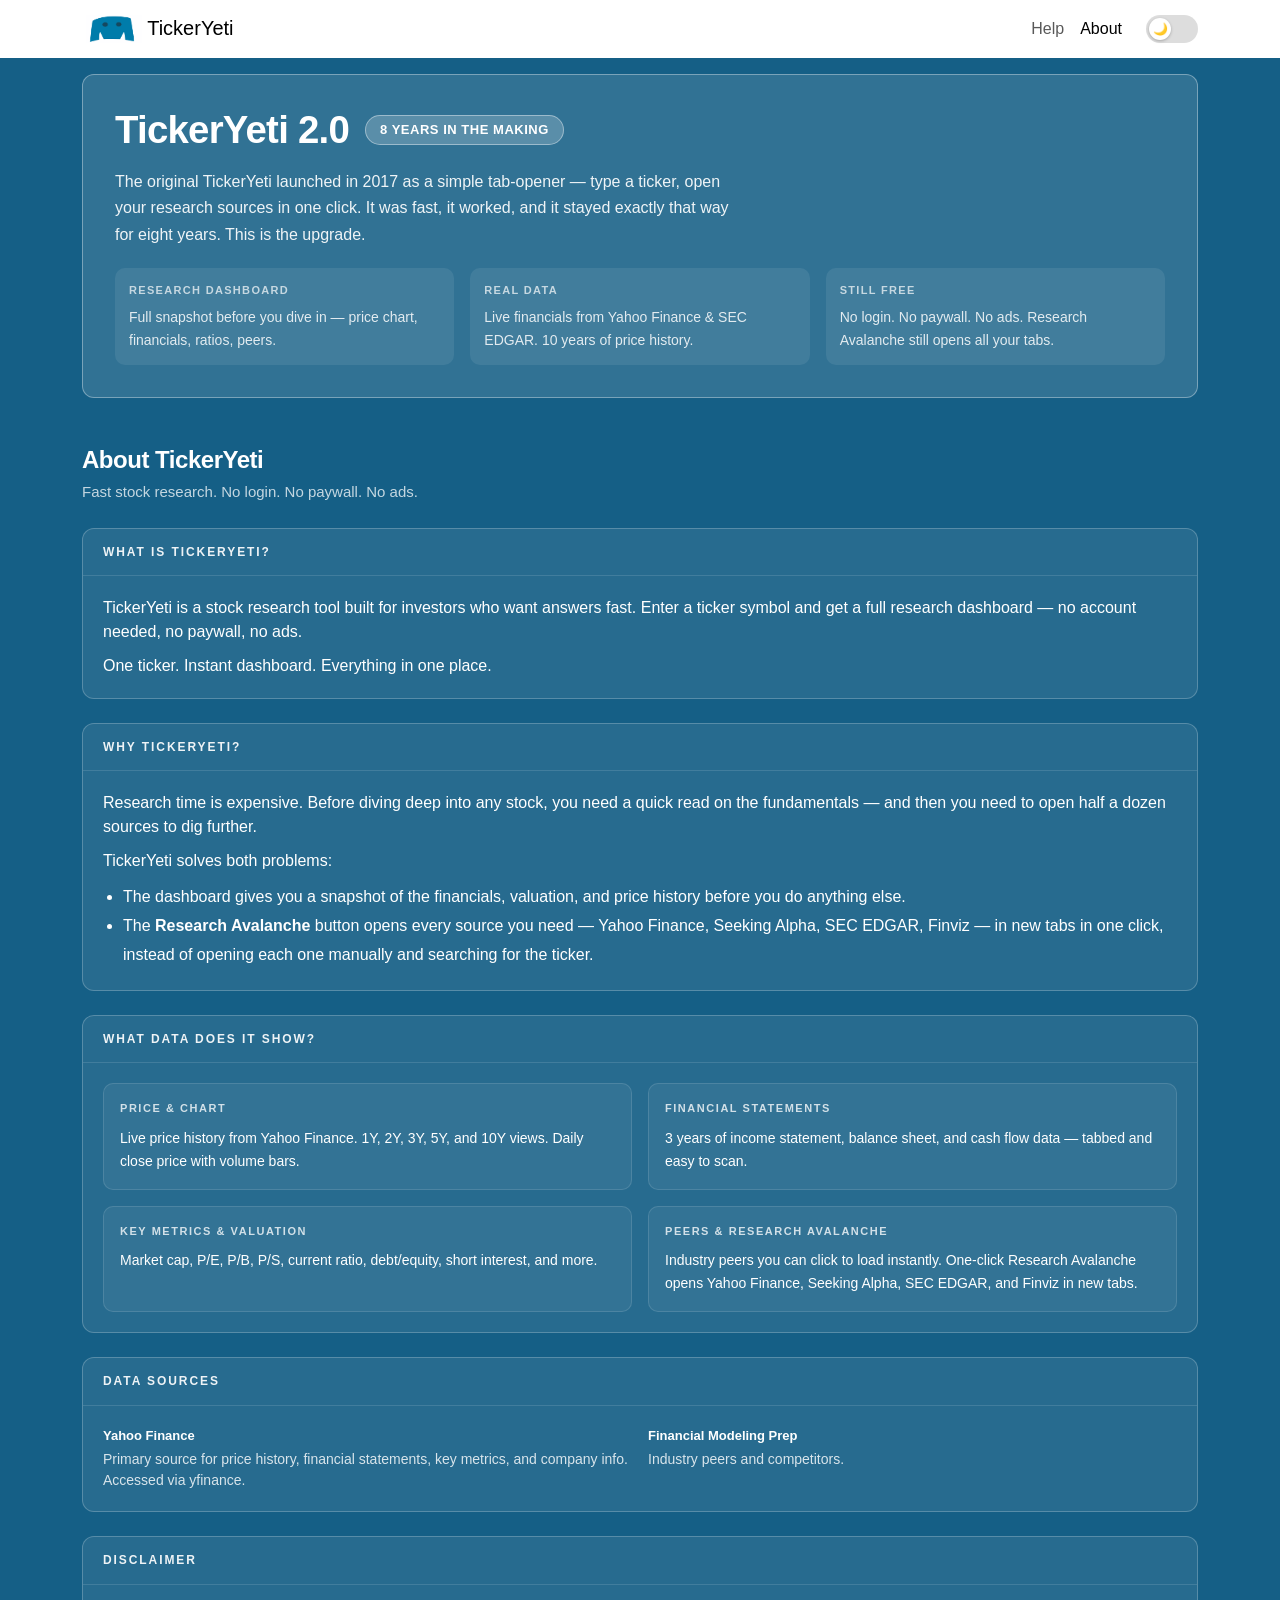
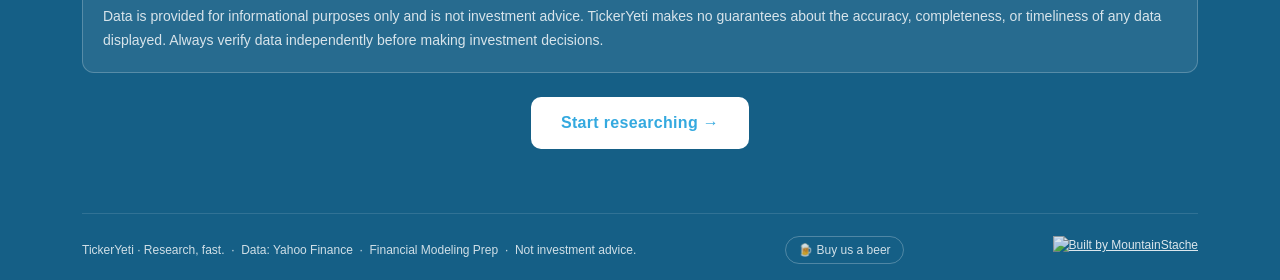
==== commit 7d751a10: "Swap coffee emoji for beer emoji in Ko-fi footer link Co-Authored-By: Claude Sonnet 4.6 <noreply@ant" ====
--- a/about.html
+++ b/about.html
@@ -157,7 +157,7 @@
 
     <footer class="ty-foot">
       <div>TickerYeti · Research, fast. &nbsp;·&nbsp; Data: Yahoo Finance &nbsp;·&nbsp; Financial Modeling Prep &nbsp;·&nbsp; Not investment advice.</div>
-      <a href="https://ko-fi.com/tickeryeti" target="_blank" rel="noopener" class="ty-foot-kofi" aria-label="Support TickerYeti on Ko-fi (opens in new tab)">☕ Buy us a beer</a>
+      <a href="https://ko-fi.com/tickeryeti" target="_blank" rel="noopener" class="ty-foot-kofi" aria-label="Support TickerYeti on Ko-fi (opens in new tab)">🍺 Buy us a beer</a>
       <a href="https://www.linkedin.com/in/chadklein/" target="_blank" rel="noopener" class="ty-foot-brand">
         <img src="./images/mountainstache_brand.png" alt="Built by MountainStache" class="ty-foot-logo">
       </a>
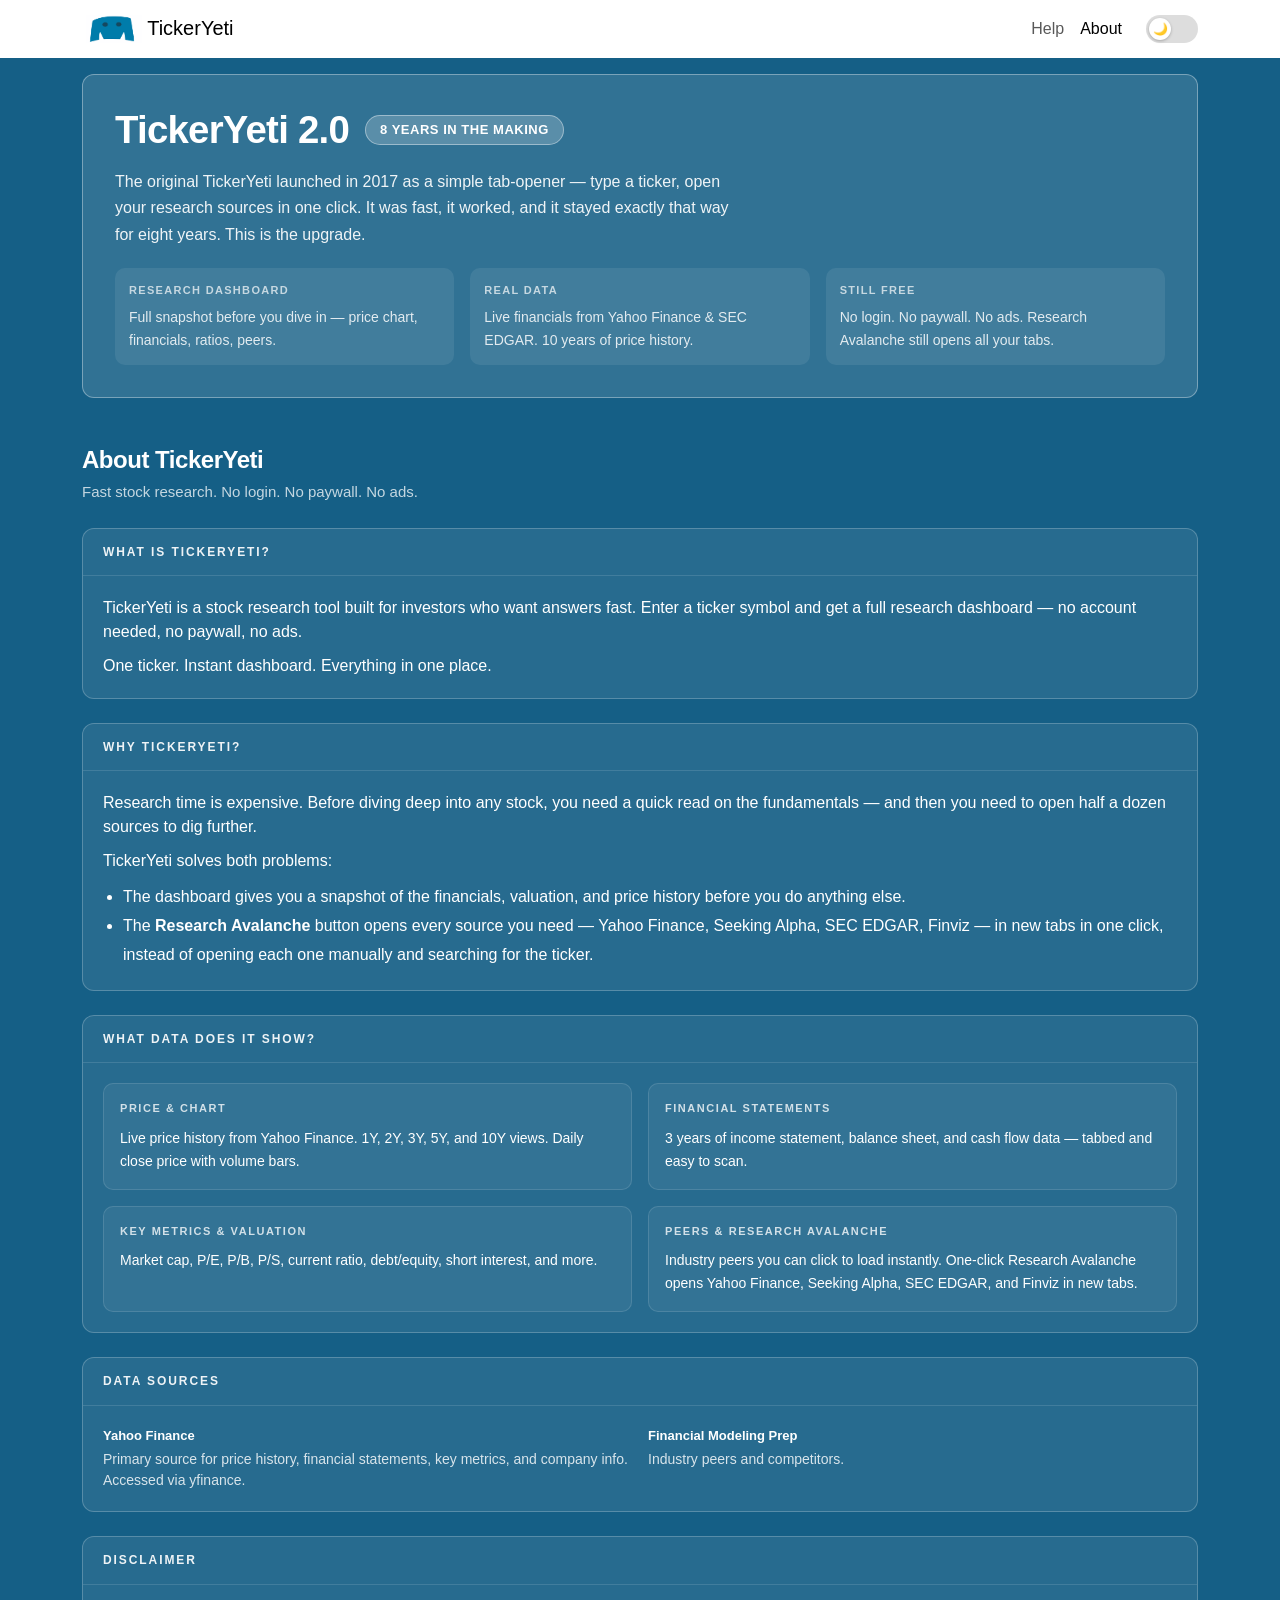
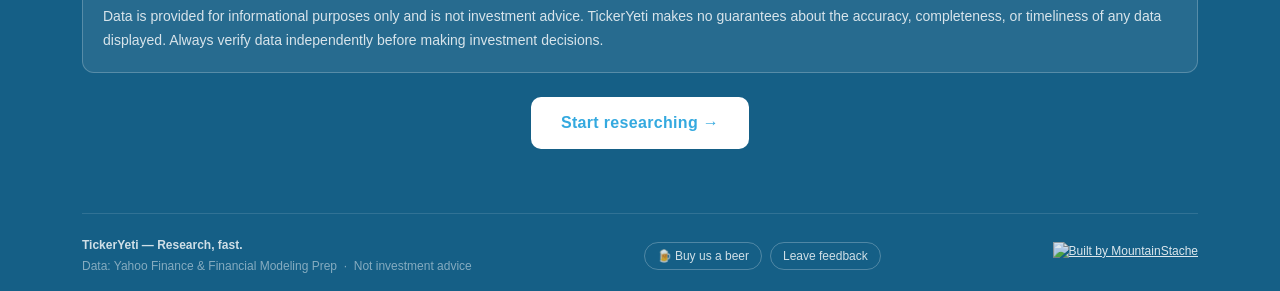
==== commit fe984952: "Add feedback modal and clean up footer - Feedback modal (feedback.js): type selector, message, name/" ====
--- a/about.html
+++ b/about.html
@@ -156,13 +156,20 @@
     </div>
 
     <footer class="ty-foot">
-      <div>TickerYeti · Research, fast. &nbsp;·&nbsp; Data: Yahoo Finance &nbsp;·&nbsp; Financial Modeling Prep &nbsp;·&nbsp; Not investment advice.</div>
-      <a href="https://ko-fi.com/tickeryeti" target="_blank" rel="noopener" class="ty-foot-kofi" aria-label="Support TickerYeti on Ko-fi (opens in new tab)">🍺 Buy us a beer</a>
+      <div>
+        <div class="fw-semibold">TickerYeti &mdash; Research, fast.</div>
+        <div class="ty-foot-sub">Data: Yahoo Finance &amp; Financial Modeling Prep &nbsp;&middot;&nbsp; Not investment advice</div>
+      </div>
+      <div class="d-flex gap-2 align-items-center">
+        <a href="https://ko-fi.com/tickeryeti" target="_blank" rel="noopener" class="ty-foot-kofi" aria-label="Support TickerYeti on Ko-fi (opens in new tab)">🍺 Buy us a beer</a>
+        <button type="button" class="ty-foot-kofi" data-bs-toggle="modal" data-bs-target="#ty-feedback-modal">Leave feedback</button>
+      </div>
       <a href="https://www.linkedin.com/in/chadklein/" target="_blank" rel="noopener" class="ty-foot-brand">
         <img src="./images/mountainstache_brand.png" alt="Built by MountainStache" class="ty-foot-logo">
       </a>
     </footer>
 
   </div><!-- /container -->  <script src="https://cdn.jsdelivr.net/npm/bootstrap@5.3.3/dist/js/bootstrap.bundle.min.js" integrity="sha384-YvpcrYf0tY3lHB60NNkmXc5s9fDVZLESaAA55NDzOxhy9GkcIdslK1eN7N6jIeHz" crossorigin="anonymous" defer></script>
+  <script src="feedback.js" defer></script>
 </body>
 </html>
--- a/styles.css
+++ b/styles.css
@@ -492,6 +492,14 @@
 /* ---- taller chart ---- */
 .ty-chart-svg { display: block; width: 100%; height: 360px; }
 
+/* ---- feedback modal ---- */
+.ty-modal { background: var(--ty-blue-800); color: #fff; border: 1px solid rgba(255,255,255,0.15); }
+.ty-modal .modal-header { border-bottom-color: rgba(255,255,255,0.12); }
+.ty-modal .modal-footer { border-top-color: rgba(255,255,255,0.12); }
+.ty-modal .modal-title { font-weight: 700; }
+.ty-fb-hint { opacity: .75; }
+body.ty-dark .ty-modal { background: #161b22; }
+
 /* ---- footer ---- */
 .ty-foot {
   margin-top: 56px;
@@ -505,7 +513,10 @@
   flex-wrap: wrap;
   gap: 12px;
 }
+.ty-foot-sub { opacity: .6; margin-top: 3px; }
 .ty-foot-kofi {
+  background: none;
+  cursor: pointer;
   color: rgba(255,255,255,0.8);
   text-decoration: none;
   font-size: 12px;
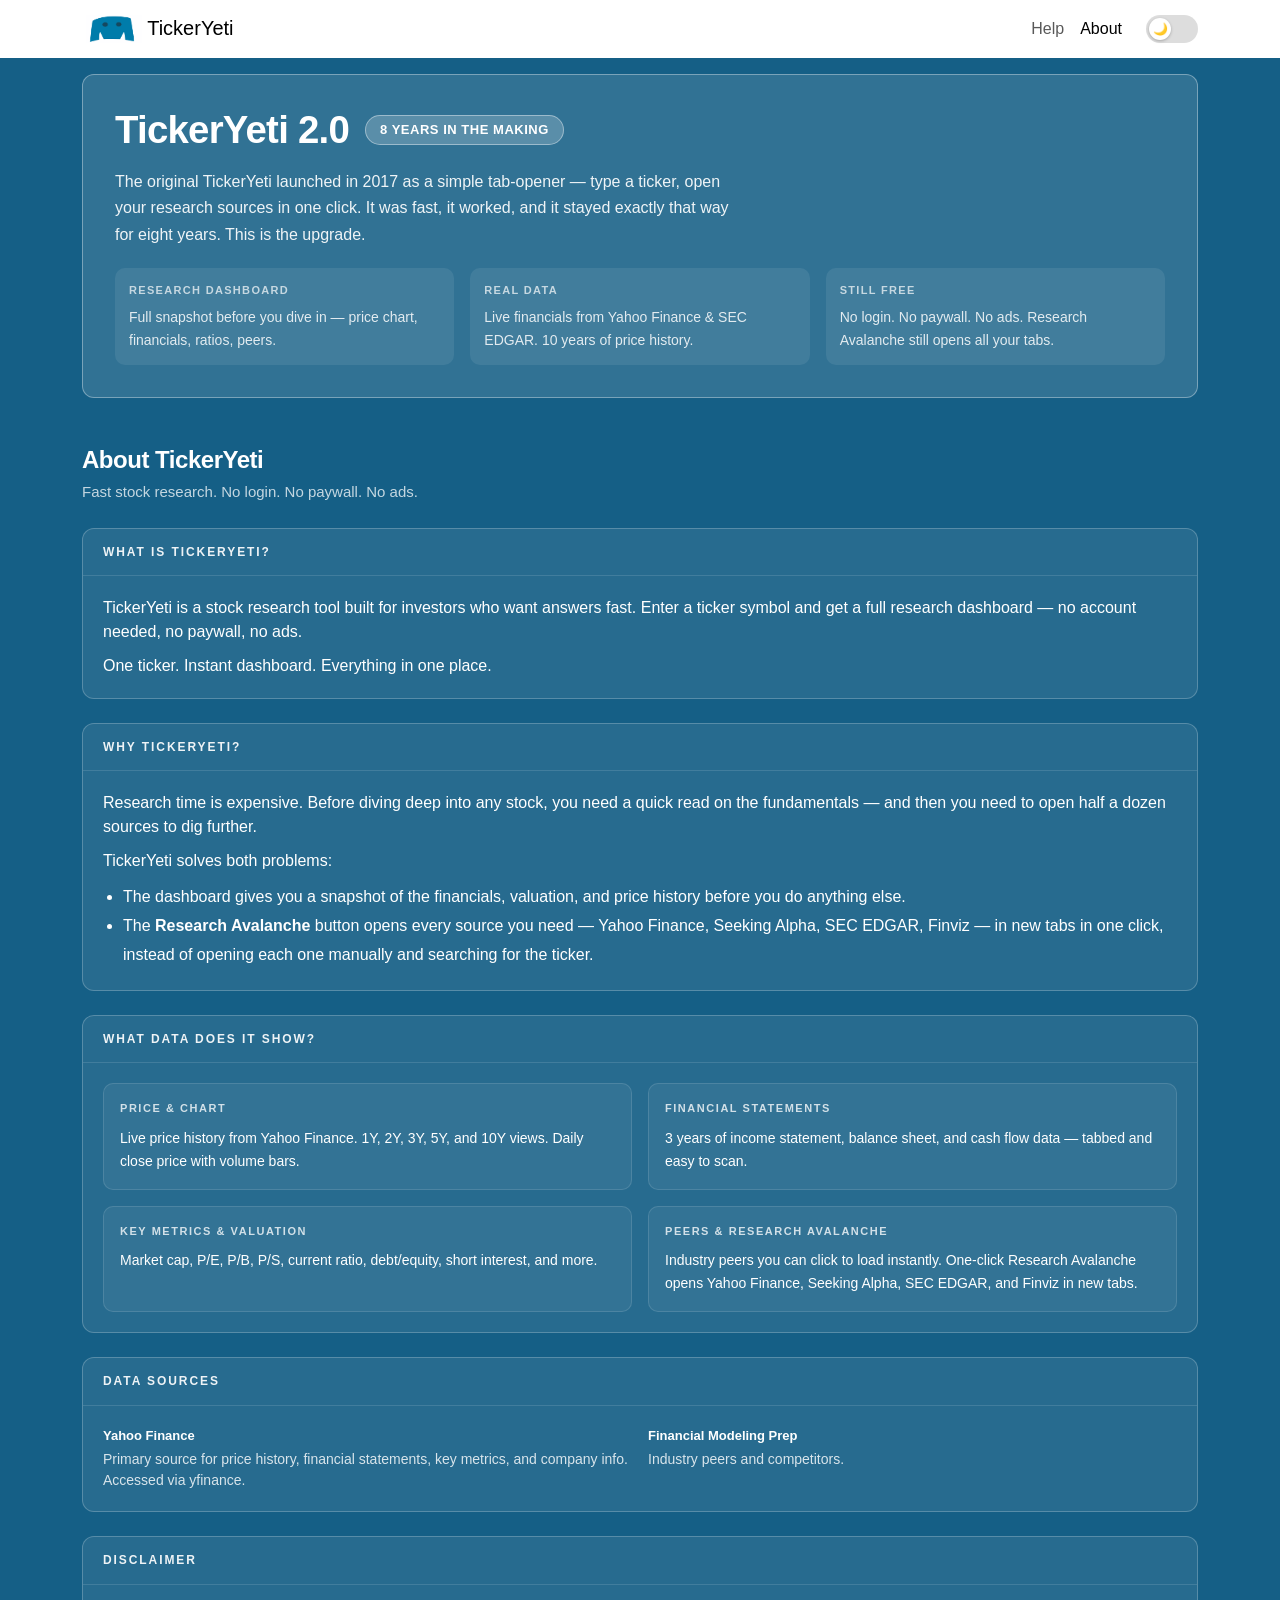
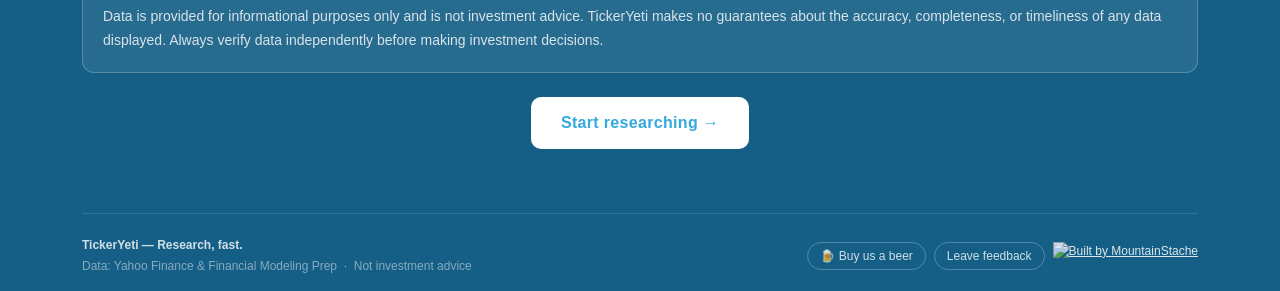
==== commit 1c893ef6: "Fix footer layout and mobile scroll landing Footer: two flex items (info block + links block) instea" ====
--- a/about.html
+++ b/about.html
@@ -156,17 +156,17 @@
     </div>
 
     <footer class="ty-foot">
-      <div>
+      <div class="ty-foot-info">
         <div class="fw-semibold">TickerYeti &mdash; Research, fast.</div>
         <div class="ty-foot-sub">Data: Yahoo Finance &amp; Financial Modeling Prep &nbsp;&middot;&nbsp; Not investment advice</div>
       </div>
-      <div class="d-flex gap-2 align-items-center">
+      <div class="ty-foot-links">
         <a href="https://ko-fi.com/tickeryeti" target="_blank" rel="noopener" class="ty-foot-kofi" aria-label="Support TickerYeti on Ko-fi (opens in new tab)">🍺 Buy us a beer</a>
         <button type="button" class="ty-foot-kofi" data-bs-toggle="modal" data-bs-target="#ty-feedback-modal">Leave feedback</button>
+        <a href="https://www.linkedin.com/in/chadklein/" target="_blank" rel="noopener" class="ty-foot-brand">
+          <img src="./images/mountainstache_brand.png" alt="Built by MountainStache" class="ty-foot-logo">
+        </a>
       </div>
-      <a href="https://www.linkedin.com/in/chadklein/" target="_blank" rel="noopener" class="ty-foot-brand">
-        <img src="./images/mountainstache_brand.png" alt="Built by MountainStache" class="ty-foot-logo">
-      </a>
     </footer>
 
   </div><!-- /container -->  <script src="https://cdn.jsdelivr.net/npm/bootstrap@5.3.3/dist/js/bootstrap.bundle.min.js" integrity="sha384-YvpcrYf0tY3lHB60NNkmXc5s9fDVZLESaAA55NDzOxhy9GkcIdslK1eN7N6jIeHz" crossorigin="anonymous" defer></script>
--- a/styles.css
+++ b/styles.css
@@ -511,8 +511,10 @@
   justify-content: space-between;
   align-items: center;
   flex-wrap: wrap;
-  gap: 12px;
-}
+  gap: 14px;
+}
+.ty-foot-info { flex: 1 1 240px; }
+.ty-foot-links { display: flex; align-items: center; gap: 8px; flex-wrap: wrap; }
 .ty-foot-sub { opacity: .6; margin-top: 3px; }
 .ty-foot-kofi {
   background: none;
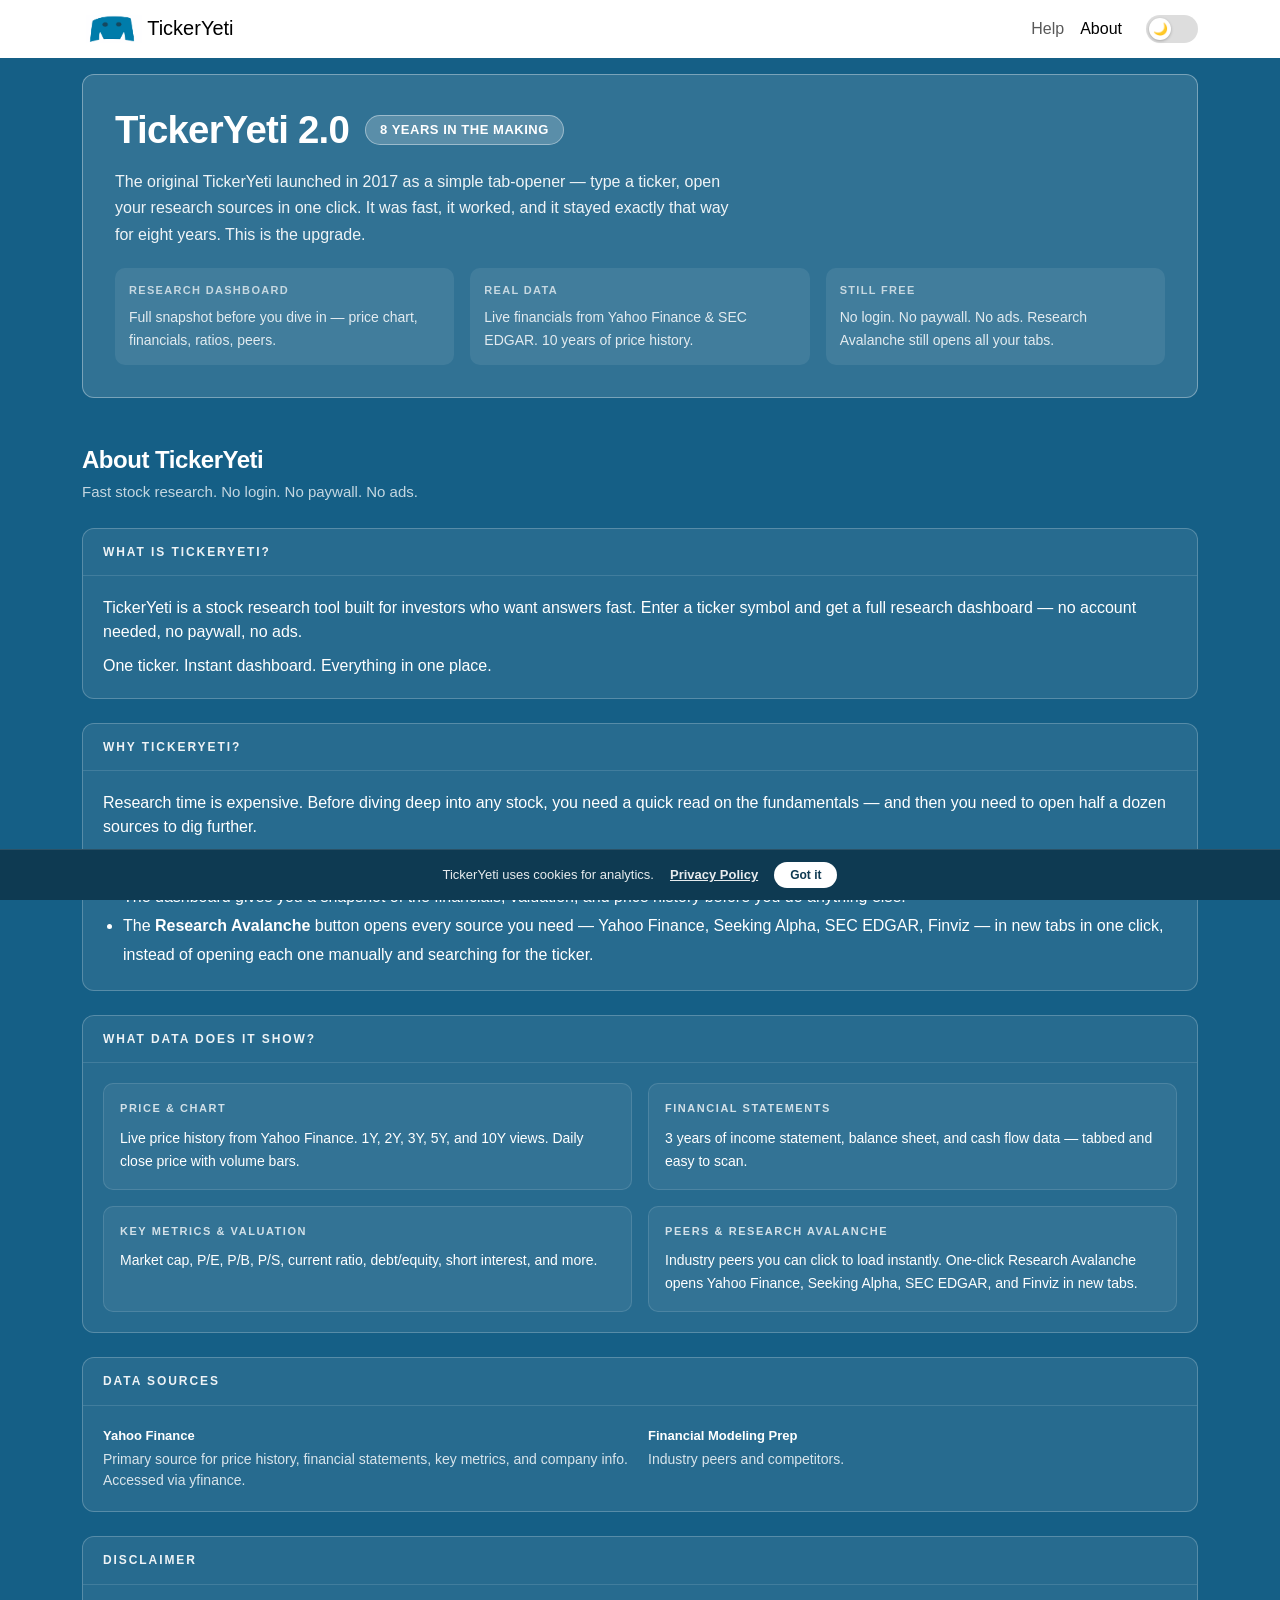
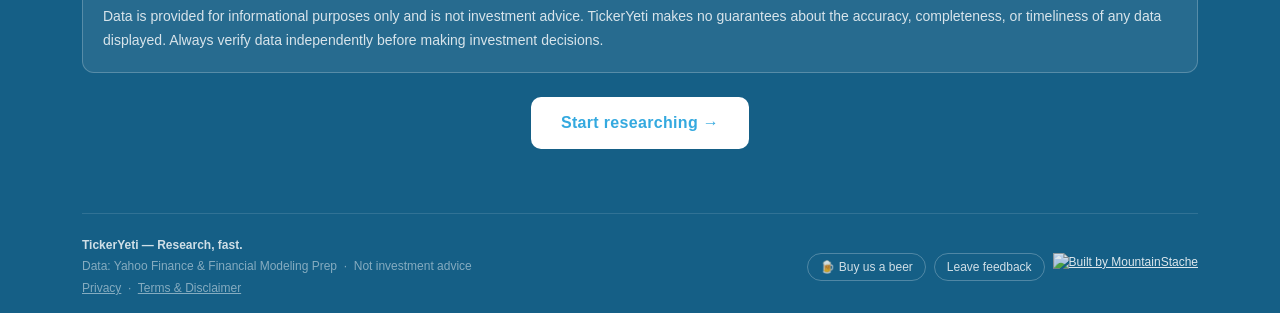
==== commit 9eef4862: "Add Privacy Policy and Terms pages, cookie banner, email forwarding - privacy.html: GA4 data collect" ====
--- a/about.html
+++ b/about.html
@@ -159,9 +159,10 @@
       <div class="ty-foot-info">
         <div class="fw-semibold">TickerYeti &mdash; Research, fast.</div>
         <div class="ty-foot-sub">Data: Yahoo Finance &amp; Financial Modeling Prep &nbsp;&middot;&nbsp; Not investment advice</div>
+        <div class="ty-foot-sub mt-1"><a href="privacy.html" style="color:inherit">Privacy</a> &nbsp;&middot;&nbsp; <a href="terms.html" style="color:inherit">Terms &amp; Disclaimer</a></div>
       </div>
       <div class="ty-foot-links">
-        <a href="https://ko-fi.com/tickeryeti" target="_blank" rel="noopener" class="ty-foot-kofi" aria-label="Support TickerYeti on Ko-fi (opens in new tab)">🍺 Buy us a beer</a>
+        <a href="https://ko-fi.com/tickeryeti" target="_blank" rel="noopener" class="ty-foot-kofi" aria-label="Support TickerYeti on Ko-fi (opens in new tab)" onclick="tyTrack('kofi_clicked')">🍺 Buy us a beer</a>
         <button type="button" class="ty-foot-kofi" data-bs-toggle="modal" data-bs-target="#ty-feedback-modal">Leave feedback</button>
         <a href="https://www.linkedin.com/in/chadklein/" target="_blank" rel="noopener" class="ty-foot-brand">
           <img src="./images/mountainstache_brand.png" alt="Built by MountainStache" class="ty-foot-logo">
--- a/styles.css
+++ b/styles.css
@@ -312,7 +312,8 @@
   border-bottom: 1px solid var(--ty-line-soft);
   vertical-align: middle;
 }
-.ty-table tbody tr:last-child td { border-bottom: none; }
+.ty-table tbody tr:last-child td { border-bottom: 1px solid var(--ty-line-soft); }
+.ty-table td:first-child, .ty-table th:first-child { border-left: none; padding-left: 8px; text-align: right; width: 25%; }
 .ty-table tbody td { font-variant-numeric: tabular-nums; }
 .ty-table .delta {
   margin-left: 6px;
@@ -455,6 +456,21 @@
 }
 .ty-tab:hover { color: #fff; }
 .ty-tab.active { color: #fff; border-bottom-color: #fff; }
+.ty-copy-btn {
+  background: none;
+  border: 1px solid rgba(255,255,255,0.25);
+  color: rgba(255,255,255,0.7);
+  font-size: 11px;
+  font-weight: 600;
+  font-family: inherit;
+  padding: 3px 12px;
+  border-radius: 999px;
+  cursor: pointer;
+  transition: background .12s, color .12s;
+  white-space: nowrap;
+  flex-shrink: 0;
+}
+.ty-copy-btn:hover { background: rgba(255,255,255,0.1); color: #fff; }
 
 /* ---- loading spinner ---- */
 .ty-spinner {
@@ -499,6 +515,36 @@
 .ty-modal .modal-title { font-weight: 700; }
 .ty-fb-hint { opacity: .75; }
 body.ty-dark .ty-modal { background: #161b22; }
+
+/* ---- cookie banner ---- */
+#ty-cookie-banner {
+  position: fixed;
+  bottom: 0;
+  left: 0;
+  right: 0;
+  background: var(--ty-blue-900);
+  color: rgba(255,255,255,0.9);
+  font-size: 13px;
+  padding: 12px 20px;
+  display: flex;
+  align-items: center;
+  gap: 16px;
+  justify-content: center;
+  z-index: 2000;
+  border-top: 1px solid rgba(255,255,255,0.12);
+}
+#ty-cookie-ok {
+  background: #fff;
+  color: var(--ty-blue-900);
+  border: none;
+  border-radius: 999px;
+  padding: 4px 16px;
+  font-size: 12px;
+  font-weight: 700;
+  cursor: pointer;
+  font-family: inherit;
+}
+#ty-cookie-ok:hover { background: rgba(255,255,255,0.85); }
 
 /* ---- footer ---- */
 .ty-foot {
